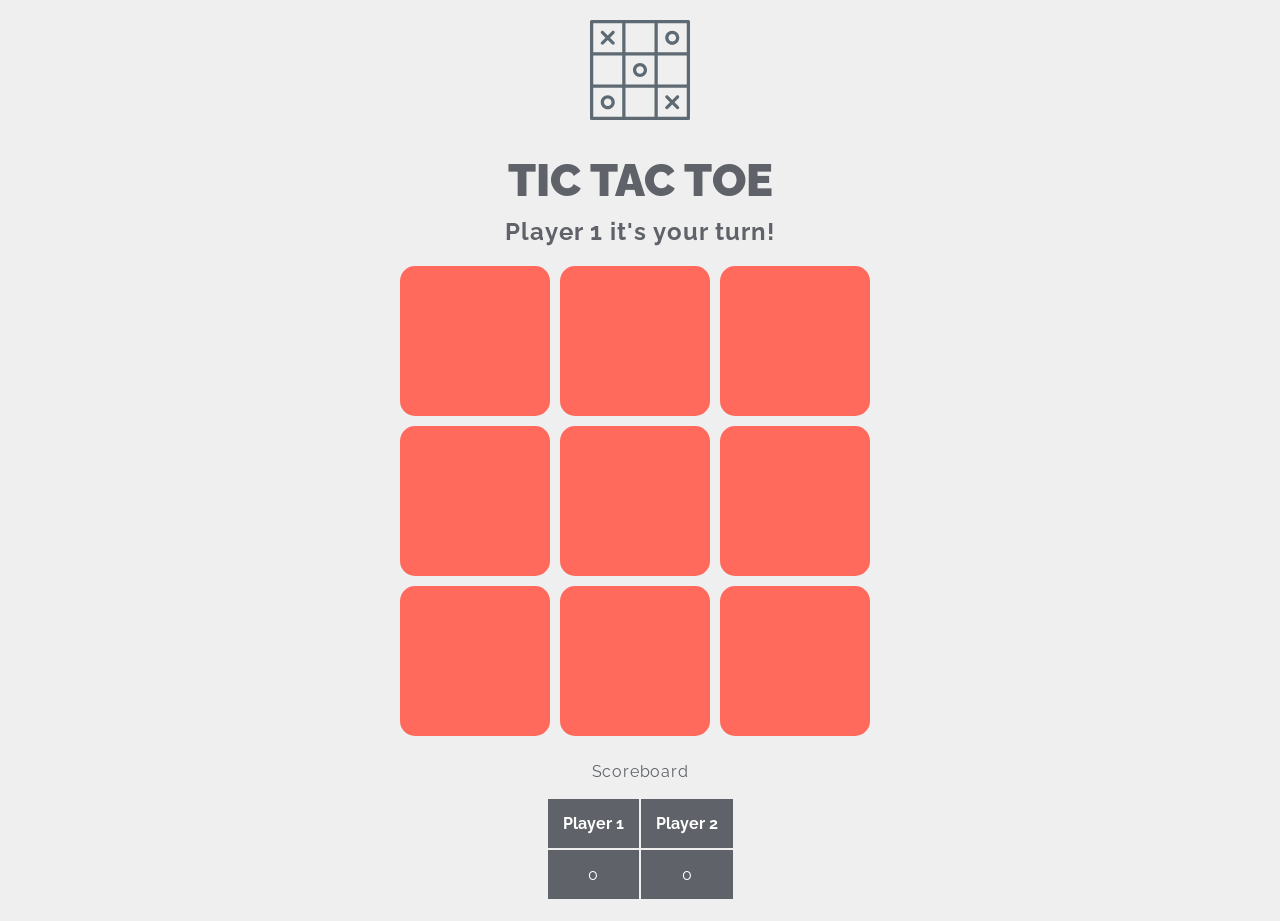
==== index.html @ 11877b27 "First draft of TTT game, play again and score keeping implemented" ====
<!DOCTYPE html>
<html>
<head>
    <meta charset="utf-8">
    <title>Tic Tac Toe</title>
    <meta name = "viewport" content= "width=device-width, initial-scale=1.0, maximum-scale=2.0, user-scalable=yes"/>
    <link rel="stylesheet" href="style.css">
    <link rel="icon" href="tic-tac-toe.png">
    <script src="http://code.jquery.com/jquery-1.11.0.min.js"></script>
    <link href="https://fonts.googleapis.com/css?family=Raleway" rel="stylesheet">
    <script src="app2.js"></script>
</head>


<body>

    <!-- Header -->
    <div id="header">
        <img id="icon" src="icon.svg">
        <h1>TIC TAC TOE</h1>
    </div>

    <!-- Player tracker -->
    <h2>Player <span id="playerText"> 1 </span>it's your turn!</h2>

    <!-- Game Board -->
    <div class="game-board">
        <div class="column">
            <div class="square"></div>
            <div class="square"></div>
            <div class="square"></div>
        </div>
        <div class="column">
            <div class="square"></div>
            <div class="square"></div>
            <div class="square"></div>
        </div>
        <div class="column">
            <div class="square"></div>
            <div class="square"></div>
            <div class="square"></div>
        </div>
        <div class="clearfix"></div>

        <div class="scoreboard">
            <p>Scoreboard</p>
            <table>
                <tr>
                    <th>Player 1</th>
                    <th>Player 2</th>
                </tr>
                <tr>
                    <td><span id="player1Wins">0</span></td>
                    <td><span id="player2Wins">0</span></td>
                </tr>
            </table>
        </div>

    </div> <!-- End game board -->

</body>
</html>
---- style.css ----
/*icon color: 5D6A73*/

body {
	margin: 0;
	font-family: 'Raleway', sans-serif;
	text-align: center;
	background: #EFEFEF; /*light gray*/
	color: #5f6268; /*dark gray */
}

h1 {
	font-size: 45px;
	font-weight: 900;
}

h2 {
	margin-top: -20px;
	letter-spacing: 1px;
}

p {
	letter-spacing: 0.8px;
}

#icon {
	margin-top: 20px;
	height: 100px;
}

.column {
	float: left;
}
.clearfix {
	clear: left;
}
.game-board {
	width: 480px;
    margin: auto;
}
.square {
	height: 150px;
	width: 150px;
	color: #FF6A5C; /*orange*/
	background: #FF6A5C; /*orange*/
	border-radius: 10%;
	margin-bottom: 10px;
	margin-right: 10px;
	color: none;
	cursor: auto;
}

.purple {
	color: #6B7A8F; /*purple*/
	background-color: #6B7A8F; /*purple*/
	background-image: url('x.svg');
	background-size: 70%;
	background-position: center;
	background-repeat: no-repeat;
	cursor: pointer;
}
.green {
	color: #4ABDAC; /*green*/
	background-color: #4ABDAC; /*green*/
	background-image: url('o.svg');
	background-size: 70%;
	background-position: center;
	background-repeat: no-repeat;
	cursor: pointer;
}
.scoreboard {
	width: 300px;
	margin: 0px auto 20px;
}
table {
	margin: auto;
}
th, td {
	background-color: #5f6268;
	color: white;
	margin: 0;
	padding: 15px;
}

button {
	color: #EFEFEF; /*light gray */
	border: 1px solid #FF6A5C; /*orange*/
	background: #FF6A5C; /*orange*/
	width: 190px;
	height: 45px;
	font-size: 14px;
	letter-spacing: 2.5px;
	text-transform: uppercase;
	margin: 25px;
}

button:hover {
	cursor: pointer;
	color: #EFEFEF; /*light gray*/
	text-transform: uppercase;
}

/* Grow transition from hover.css */
.hvr-grow {
  display: inline-block;
  vertical-align: middle;
  -webkit-transform: perspective(1px) translateZ(0);
  transform: perspective(1px) translateZ(0);
  box-shadow: 0 0 1px transparent;
  -webkit-transition-duration: 0.5s;
  transition-duration: 0.5s;
  -webkit-transition-property: transform;
  transition-property: transform;
}
.hvr-grow:hover, .hvr-grow:focus, .hvr-grow:active {
  -webkit-transform: scale(1.1);
  transform: scale(1.1);
}


/* Media queries */

@media (max-width:510px) {
	.square {
		height: 125px;
		width: 125px;
	}
}

@media (max-width:430px) {
	.square {
		height: 100px;
		width: 100px;
	}
	.square img {
		padding-top: 12px;
	}

	h1 {
		margin-top: 15px;
		margin-bottom: 15px;
	}
}
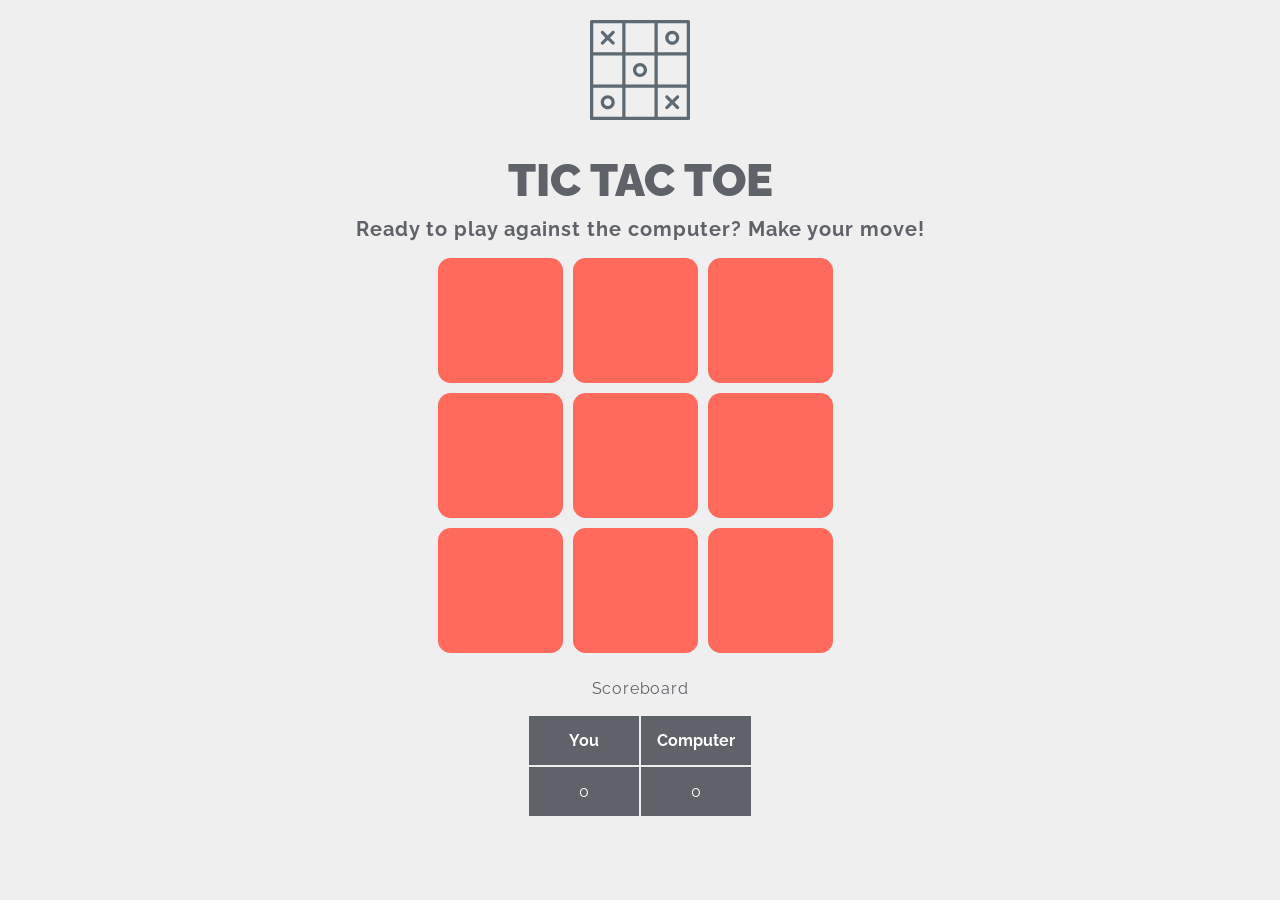
==== commit 4c3f8f27: "Update final version" ====
--- a/index.html
+++ b/index.html
@@ -8,7 +8,7 @@
     <link rel="icon" href="tic-tac-toe.png">
     <script src="http://code.jquery.com/jquery-1.11.0.min.js"></script>
     <link href="https://fonts.googleapis.com/css?family=Raleway" rel="stylesheet">
-    <script src="app2.js"></script>
+    <script src="app4.js"></script>
 </head>
 
 
@@ -21,42 +21,42 @@
     </div>
 
     <!-- Player tracker -->
-    <h2>Player <span id="playerText"> 1 </span>it's your turn!</h2>
+    <h2>Ready to play against the computer? Make your move!</h2>
 
     <!-- Game Board -->
     <div class="game-board">
         <div class="column">
-            <div class="square"></div>
-            <div class="square"></div>
-            <div class="square"></div>
+            <div class="square square-0"></div>
+            <div class="square square-1"></div>
+            <div class="square square-2"></div>
         </div>
         <div class="column">
-            <div class="square"></div>
-            <div class="square"></div>
-            <div class="square"></div>
+            <div class="square square-3"></div>
+            <div class="square square-4"></div>
+            <div class="square square-5"></div>
         </div>
         <div class="column">
-            <div class="square"></div>
-            <div class="square"></div>
-            <div class="square"></div>
+            <div class="square square-6"></div>
+            <div class="square square-7"></div>
+            <div class="square square-8"></div>
         </div>
         <div class="clearfix"></div>
 
-        <div class="scoreboard">
-            <p>Scoreboard</p>
-            <table>
-                <tr>
-                    <th>Player 1</th>
-                    <th>Player 2</th>
-                </tr>
-                <tr>
-                    <td><span id="player1Wins">0</span></td>
-                    <td><span id="player2Wins">0</span></td>
-                </tr>
-            </table>
-        </div>
+    </div> <!-- End game board -->
 
-    </div> <!-- End game board -->
+    <div class="scoreboard">
+        <p>Scoreboard</p>
+        <table>
+            <tr>
+                <th>You</th>
+                <th>Computer</th>
+            </tr>
+            <tr>
+                <td><span id="player1Wins">0</span></td>
+                <td><span id="player2Wins">0</span></td>
+            </tr>
+        </table>
+    </div>
 
 </body>
 </html>
--- a/style.css
+++ b/style.css
@@ -1,5 +1,3 @@
-/*icon color: 5D6A73*/
-
 body {
 	margin: 0;
 	font-family: 'Raleway', sans-serif;
@@ -14,6 +12,7 @@
 }
 
 h2 {
+	font-size: 20px;
 	margin-top: -20px;
 	letter-spacing: 1px;
 }
@@ -34,12 +33,12 @@
 	clear: left;
 }
 .game-board {
-	width: 480px;
-    margin: auto;
+	width: 405px;
+    margin: 0 auto;
 }
 .square {
-	height: 150px;
-	width: 150px;
+	height: 125px;
+	width: 125px;
 	color: #FF6A5C; /*orange*/
 	background: #FF6A5C; /*orange*/
 	border-radius: 10%;
@@ -67,6 +66,9 @@
 	background-repeat: no-repeat;
 	cursor: pointer;
 }
+.clicked {
+	pointer-events: none;
+}
 .scoreboard {
 	width: 300px;
 	margin: 0px auto 20px;
@@ -79,6 +81,7 @@
 	color: white;
 	margin: 0;
 	padding: 15px;
+	width: 80px;
 }
 
 button {
@@ -119,14 +122,26 @@
 
 /* Media queries */
 
-@media (max-width:510px) {
+@media (max-width:525px) {
+	.game-board {
+		width: 330px;
+		margin-right: 15px;
+	}
 	.square {
 		height: 125px;
 		width: 125px;
+		margin-bottom: 5px;
+		margin-right: 5px;
 	}
 }
 
 @media (max-width:430px) {
+	.icon {
+		height: 75px;
+	}
+	.game-board {
+		width: 330px;
+	}
 	.square {
 		height: 100px;
 		width: 100px;
@@ -136,7 +151,18 @@
 	}
 
 	h1 {
+		font-size: 30px;
 		margin-top: 15px;
 		margin-bottom: 15px;
 	}
+	h2 {
+		margin-top: 5px;
+		font-size: 18px;
+	}
 }
+
+@media (max-width:320px) {
+	.game-board {
+		margin-left: 15px;
+	}
+}
